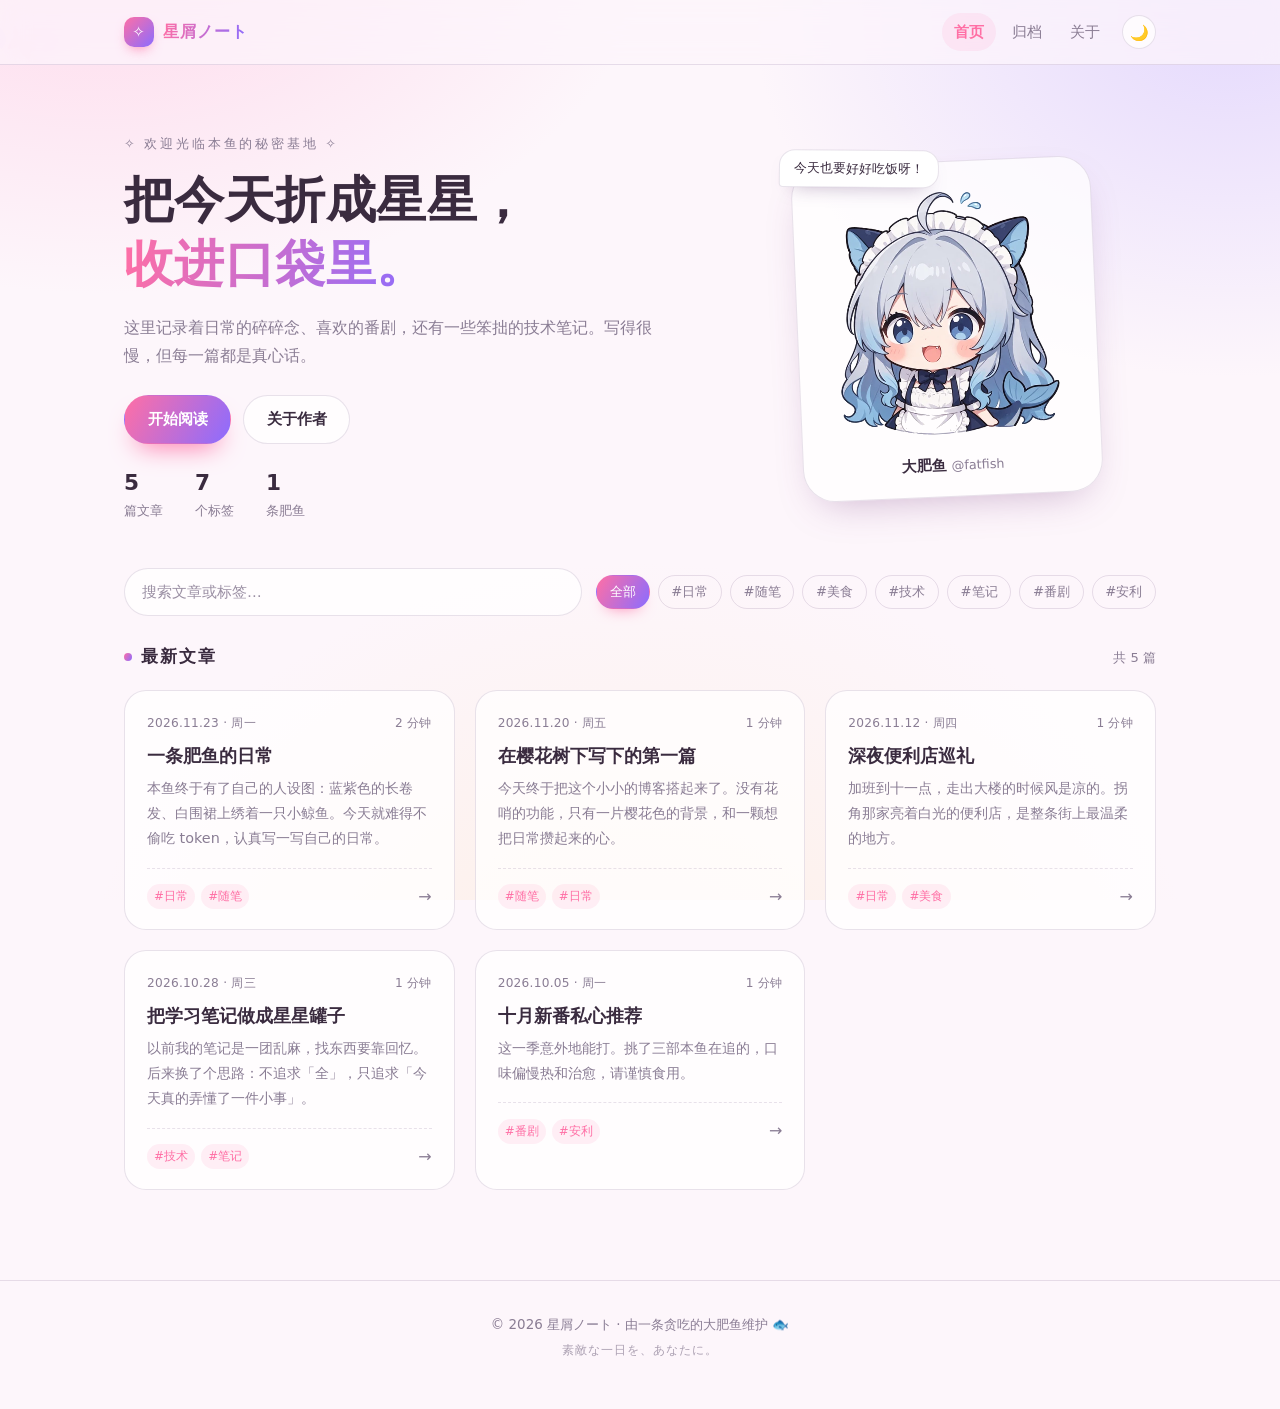
==== projects/index.html @ c120fe93 "feat: 初始化二次元博客网站" ====
<!DOCTYPE html>
<html lang="zh-CN" data-theme="light">
<head>
  <meta charset="UTF-8" />
  <meta name="viewport" content="width=device-width, initial-scale=1" />
  <title>星屑ノート · 一抹二次元的日常</title>
  <meta name="description" content="星屑ノート —— 一个简洁的二次元风格个人博客，记录日常、番剧与技术笔记。" />
  <link rel="icon" href="data:image/svg+xml,%3Csvg xmlns='http://www.w3.org/2000/svg' viewBox='0 0 100 100'%3E%3Ctext y='.9em' font-size='90'%3E%F0%9F%8C%B8%3C/text%3E%3C/svg%3E" />
  <script>
    (function () {
      try {
        var saved = localStorage.getItem('anime-blog-theme');
        var dark = window.matchMedia('(prefers-color-scheme: dark)').matches;
        document.documentElement.dataset.theme = saved || (dark ? 'dark' : 'light');
      } catch (e) { /* 隐私模式下忽略 */ }
    })();
  </script>
  <link rel="stylesheet" href="css/style.css" />
</head>
<body>
  <canvas id="petals" aria-hidden="true"></canvas>

  <header class="site-header">
    <div class="wrap header-inner">
      <a class="brand" href="#/" aria-label="星屑ノート 首页">
        <span class="brand-mark" aria-hidden="true">✧</span>
        <span class="brand-name">星屑ノート</span>
      </a>
      <nav class="nav" aria-label="主导航">
        <a href="#/" data-nav="home">首页</a>
        <a href="#/archive" data-nav="archive">归档</a>
        <a href="#/about" data-nav="about">关于</a>
        <button class="theme-btn" id="themeBtn" type="button" aria-label="切换深浅色">🌙</button>
      </nav>
    </div>
  </header>

  <main class="wrap">
    <section class="hero" id="hero">
      <div class="hero-text">
        <p class="hero-kicker">✧ 欢迎光临本鱼的秘密基地 ✧</p>
        <h1>把今天折成星星，<br /><span class="grad">收进口袋里。</span></h1>
        <p class="hero-desc">这里记录着日常的碎碎念、喜欢的番剧，还有一些笨拙的技术笔记。写得很慢，但每一篇都是真心话。</p>
        <div class="hero-actions">
          <button class="btn btn-primary" id="startBtn" type="button">开始阅读</button>
          <a class="btn btn-ghost" href="#/about">关于作者</a>
        </div>
        <ul class="hero-stats">
          <li><strong id="statPosts">0</strong><span>篇文章</span></li>
          <li><strong id="statTags">0</strong><span>个标签</span></li>
          <li><strong>1</strong><span>条肥鱼</span></li>
        </ul>
      </div>

      <div class="hero-art">
        <div class="avatar-card">
          <div class="speech">今天也要好好吃饭呀！</div>
          <img class="avatar" src="img/avatar.webp" alt="大肥鱼的头像" width="512" height="512" decoding="async" />
          <p class="avatar-name">大肥鱼 <span>@fatfish</span></p>
        </div>
      </div>
    </section>

    <section class="toolbar" id="toolbar" aria-label="文章筛选">
      <div class="search">
        <input id="searchInput" type="search" placeholder="搜索文章或标签…" aria-label="搜索文章" autocomplete="off" />
      </div>
      <div class="chips" id="tagChips"></div>
    </section>

    <section id="view" class="view" aria-live="polite"></section>
  </main>

  <footer class="site-footer">
    <div class="wrap">
      <p>© 2026 星屑ノート · 由一条贪吃的大肥鱼维护 🐟</p>
      <p class="tiny">素敵な一日を、あなたに。</p>
    </div>
  </footer>

  <noscript>
    <p style="text-align:center;padding:24px">这个博客需要开启 JavaScript 才能看哦～</p>
  </noscript>

  <script src="js/posts.js"></script>
  <script src="js/app.js"></script>
</body>
</html>
---- projects/css/style.css ----
/* ========== 星屑ノート · 样式表 ========== */

/* ---------- 基础 ---------- */
*,
*::before,
*::after { box-sizing: border-box; }

[hidden] { display: none !important; }

html { -webkit-text-size-adjust: 100%; }

:root {
  --bg: #fdf6fb;
  --ink: #3a2b3f;
  --muted: #8a7d94;
  --card: rgba(255, 255, 255, 0.72);
  --card-solid: #ffffff;
  --line: rgba(96, 62, 116, 0.14);
  --accent: #ff6fa5;
  --accent-2: #8b6cff;
  --accent-soft: rgba(255, 111, 165, 0.1);
  --shadow: 0 16px 40px -18px rgba(122, 62, 132, 0.4);
  --glow-1: rgba(255, 190, 220, 0.55);
  --glow-2: rgba(205, 190, 255, 0.5);
  --glow-3: rgba(255, 226, 190, 0.35);
  --header: rgba(253, 246, 251, 0.72);
}

html[data-theme='dark'] {
  --bg: #141018;
  --ink: #f2e8f6;
  --muted: #a99cb8;
  --card: rgba(255, 255, 255, 0.055);
  --card-solid: #221a2a;
  --line: rgba(255, 255, 255, 0.1);
  --accent: #ff85b3;
  --accent-2: #a78bfa;
  --accent-soft: rgba(255, 133, 179, 0.14);
  --shadow: 0 18px 44px -20px rgba(0, 0, 0, 0.85);
  --glow-1: rgba(120, 60, 110, 0.4);
  --glow-2: rgba(70, 60, 130, 0.38);
  --glow-3: rgba(60, 50, 90, 0.35);
  --header: rgba(20, 16, 24, 0.72);
}

body {
  margin: 0;
  min-height: 100vh;
  font-family: "Hiragino Sans GB", "PingFang SC", "Microsoft YaHei", system-ui, -apple-system, "Segoe UI", sans-serif;
  color: var(--ink);
  line-height: 1.75;
  background-color: var(--bg);
  background-image:
    radial-gradient(900px 620px at 8% -10%, var(--glow-1), transparent 62%),
    radial-gradient(820px 620px at 96% 2%, var(--glow-2), transparent 58%),
    radial-gradient(900px 720px at 50% 112%, var(--glow-3), transparent 62%);
  background-attachment: fixed;
  transition: background-color 0.35s ease, color 0.35s ease;
}

::selection { background: var(--accent); color: #fff; }

a { color: inherit; }

img, svg { max-width: 100%; }

:focus-visible {
  outline: 2px solid var(--accent);
  outline-offset: 3px;
  border-radius: 6px;
}

/* ---------- 樱花画布 ---------- */
#petals {
  position: fixed;
  inset: 0;
  z-index: 0;
  pointer-events: none;
}

.wrap {
  width: 100%;
  max-width: 1080px;
  margin: 0 auto;
  padding: 0 24px;
  position: relative;
  z-index: 1;
}

/* ---------- 顶栏 ---------- */
.site-header {
  position: sticky;
  top: 0;
  z-index: 30;
  background: var(--header);
  backdrop-filter: blur(14px) saturate(140%);
  -webkit-backdrop-filter: blur(14px) saturate(140%);
  border-bottom: 1px solid var(--line);
}

.header-inner {
  display: flex;
  align-items: center;
  justify-content: space-between;
  gap: 16px;
  height: 64px;
}

.brand {
  display: inline-flex;
  align-items: center;
  gap: 9px;
  text-decoration: none;
  font-weight: 700;
  letter-spacing: 0.06em;
}

.brand-mark {
  display: grid;
  place-items: center;
  width: 30px;
  height: 30px;
  border-radius: 10px;
  color: #fff;
  font-size: 15px;
  background: linear-gradient(135deg, var(--accent), var(--accent-2));
  box-shadow: 0 6px 14px -6px var(--accent);
}

.brand-name {
  font-size: 1.02rem;
  background: linear-gradient(100deg, var(--accent), var(--accent-2));
  -webkit-background-clip: text;
  background-clip: text;
  color: transparent;
}

.nav {
  display: flex;
  align-items: center;
  gap: 4px;
}

.nav a {
  text-decoration: none;
  font-size: 0.92rem;
  color: var(--muted);
  padding: 6px 12px;
  border-radius: 999px;
  transition: color 0.2s ease, background 0.2s ease;
}

.nav a:hover { color: var(--ink); background: var(--accent-soft); }

.nav a.is-active {
  color: var(--accent);
  background: var(--accent-soft);
  font-weight: 600;
}

.theme-btn {
  margin-left: 6px;
  width: 34px;
  height: 34px;
  display: grid;
  place-items: center;
  border-radius: 999px;
  border: 1px solid var(--line);
  background: var(--card);
  cursor: pointer;
  font-size: 15px;
  line-height: 1;
  transition: transform 0.25s ease, border-color 0.2s ease;
}

.theme-btn:hover {
  transform: rotate(-12deg) scale(1.06);
  border-color: var(--accent);
}

/* ---------- 头图 ---------- */
.hero {
  display: grid;
  grid-template-columns: 1.15fr 0.85fr;
  align-items: center;
  gap: 48px;
  padding: 68px 0 44px;
}

.hero-kicker {
  margin: 0 0 14px;
  font-size: 0.8rem;
  letter-spacing: 0.22em;
  color: var(--muted);
}

.hero h1 {
  margin: 0 0 18px;
  font-size: clamp(2rem, 4.6vw, 3.1rem);
  line-height: 1.28;
  letter-spacing: 0.01em;
  font-weight: 700;
}

.grad {
  background: linear-gradient(100deg, var(--accent), var(--accent-2));
  -webkit-background-clip: text;
  background-clip: text;
  color: transparent;
}

.hero-desc {
  margin: 0 0 26px;
  max-width: 34em;
  color: var(--muted);
  font-size: 0.98rem;
}

.hero-actions {
  display: flex;
  flex-wrap: wrap;
  gap: 12px;
  margin-bottom: 26px;
}

.btn {
  display: inline-flex;
  align-items: center;
  gap: 0.4em;
  padding: 0.68em 1.5em;
  border-radius: 999px;
  font-size: 0.94rem;
  font-weight: 600;
  border: 1px solid transparent;
  cursor: pointer;
  text-decoration: none;
  font-family: inherit;
  transition: transform 0.2s ease, box-shadow 0.2s ease, background 0.2s ease, border-color 0.2s ease;
}

.btn:active { transform: translateY(1px) scale(0.99); }

.btn-primary {
  color: #fff;
  background: linear-gradient(120deg, var(--accent), var(--accent-2));
  box-shadow: 0 14px 26px -12px var(--accent);
}

.btn-primary:hover {
  transform: translateY(-2px);
  box-shadow: 0 18px 30px -12px var(--accent);
}

.btn-ghost {
  color: var(--ink);
  border-color: var(--line);
  background: var(--card);
}

.btn-ghost:hover { border-color: var(--accent); color: var(--accent); }

.hero-stats {
  display: flex;
  gap: 32px;
  margin: 0;
  padding: 0;
  list-style: none;
}

.hero-stats strong {
  display: block;
  font-size: 1.35rem;
  line-height: 1.2;
}

.hero-stats span { font-size: 0.8rem; color: var(--muted); }

.hero-art { display: flex; justify-content: center; }

.avatar-card {
  position: relative;
  width: min(300px, 100%);
  padding: 20px 20px 16px;
  border-radius: 32px;
  background: var(--card);
  border: 1px solid var(--line);
  box-shadow: var(--shadow);
  transform: rotate(-2.5deg);
  transition: transform 0.4s ease;
}

.avatar-card:hover { transform: rotate(0deg) translateY(-4px); }

.avatar {
  display: block;
  width: 100%;
  height: auto;
  border-radius: 24px;
}

.speech {
  position: absolute;
  top: -16px;
  left: -12px;
  padding: 7px 14px;
  font-size: 0.8rem;
  color: var(--ink);
  background: var(--card-solid);
  border: 1px solid var(--line);
  border-radius: 16px 16px 16px 4px;
  box-shadow: 0 10px 20px -14px rgba(90, 50, 110, 0.6);
  transform: rotate(3deg);
  white-space: nowrap;
}

.avatar-name {
  margin: 12px 0 2px;
  text-align: center;
  font-size: 0.92rem;
  font-weight: 700;
}

.avatar-name span { color: var(--muted); font-weight: 400; font-size: 0.8rem; }

/* ---------- 筛选栏 ---------- */
.toolbar {
  display: flex;
  flex-wrap: wrap;
  align-items: center;
  gap: 14px;
  margin-bottom: 26px;
  scroll-margin-top: 84px;
}

.search { flex: 1 1 260px; }

.search input {
  width: 100%;
  padding: 0.7em 1.15em;
  font: inherit;
  font-size: 0.92rem;
  color: var(--ink);
  background: var(--card);
  border: 1px solid var(--line);
  border-radius: 999px;
  outline: none;
  transition: border-color 0.2s ease, box-shadow 0.2s ease;
  -webkit-appearance: none;
  appearance: none;
}

.search input::placeholder { color: var(--muted); opacity: 0.85; }

.search input:focus {
  border-color: var(--accent);
  box-shadow: 0 0 0 4px var(--accent-soft);
}

.chips {
  display: flex;
  flex-wrap: wrap;
  gap: 8px;
}

.chip {
  padding: 0.34em 0.95em;
  font: inherit;
  font-size: 0.83rem;
  color: var(--muted);
  background: transparent;
  border: 1px solid var(--line);
  border-radius: 999px;
  cursor: pointer;
  transition: color 0.2s ease, border-color 0.2s ease, background 0.2s ease, box-shadow 0.2s ease;
}

.chip:hover { color: var(--accent); border-color: var(--accent); }

.chip.is-active {
  color: #fff;
  border-color: transparent;
  background: linear-gradient(120deg, var(--accent), var(--accent-2));
  box-shadow: 0 8px 16px -10px var(--accent);
}

/* ---------- 列表 ---------- */
.section-head {
  display: flex;
  align-items: baseline;
  justify-content: space-between;
  gap: 12px;
  margin: 0 0 18px;
}

.section-head h2 {
  margin: 0;
  font-size: 1.05rem;
  letter-spacing: 0.12em;
}

.section-head h2::before {
  content: "";
  display: inline-block;
  width: 8px;
  height: 8px;
  margin-right: 9px;
  border-radius: 50%;
  background: linear-gradient(120deg, var(--accent), var(--accent-2));
  vertical-align: middle;
}

.count { font-size: 0.82rem; color: var(--muted); }

.post-grid {
  display: grid;
  grid-template-columns: repeat(auto-fill, minmax(290px, 1fr));
  gap: 20px;
}

.card {
  display: block;
  text-decoration: none;
  color: inherit;
  padding: 22px 22px 18px;
  background: var(--card);
  border: 1px solid var(--line);
  border-radius: 22px;
  transition: transform 0.28s ease, box-shadow 0.28s ease, border-color 0.28s ease;
  animation: cardIn 0.55s cubic-bezier(0.22, 0.9, 0.35, 1) backwards;
  animation-delay: var(--d, 0ms);
}

.card:hover {
  transform: translateY(-5px);
  border-color: var(--accent);
  box-shadow: var(--shadow);
}

.card-meta {
  display: flex;
  align-items: center;
  justify-content: space-between;
  gap: 10px;
  font-size: 0.76rem;
  color: var(--muted);
  font-variant-numeric: tabular-nums;
  letter-spacing: 0.02em;
}

.card-title {
  margin: 0.5em 0 0.35em;
  font-size: 1.12rem;
  line-height: 1.5;
  font-weight: 700;
}

.card-excerpt {
  margin: 0;
  color: var(--muted);
  font-size: 0.9rem;
  display: -webkit-box;
  -webkit-line-clamp: 3;
  -webkit-box-orient: vertical;
  overflow: hidden;
}

.card-foot {
  display: flex;
  align-items: center;
  justify-content: space-between;
  gap: 10px;
  margin-top: 16px;
  padding-top: 14px;
  border-top: 1px dashed var(--line);
}

.tags { display: flex; flex-wrap: wrap; gap: 6px; }

.tag {
  font-size: 0.74rem;
  color: var(--accent);
  background: var(--accent-soft);
  padding: 0.18em 0.6em;
  border-radius: 999px;
  white-space: nowrap;
}

.arrow {
  color: var(--muted);
  transition: transform 0.25s ease, color 0.25s ease;
}

.card:hover .arrow { transform: translateX(4px); color: var(--accent); }

.empty {
  text-align: center;
  padding: 64px 20px;
  color: var(--muted);
  border: 1px dashed var(--line);
  border-radius: 24px;
  background: var(--card);
}

.empty-emoji { font-size: 2.4rem; margin-bottom: 10px; }

.empty p { margin: 0 0 18px; font-size: 0.95rem; }

.empty p span { font-size: 0.84rem; opacity: 0.8; }

/* ---------- 文章页 ---------- */
.post,
.about {
  max-width: 780px;
  margin: 40px auto 0;
}

.back {
  display: inline-flex;
  align-items: center;
  gap: 0.35em;
  font-size: 0.88rem;
  color: var(--muted);
  text-decoration: none;
  padding: 6px 12px;
  margin-left: -12px;
  border-radius: 999px;
  transition: color 0.2s ease, background 0.2s ease;
}

.back:hover { color: var(--accent); background: var(--accent-soft); }

.post-head { margin: 18px 0 30px; }

.post-meta {
  display: flex;
  flex-wrap: wrap;
  gap: 8px 16px;
  font-size: 0.82rem;
  color: var(--muted);
  font-variant-numeric: tabular-nums;
}

.post-title {
  margin: 0.4em 0 0.5em;
  font-size: clamp(1.5rem, 3.4vw, 2.1rem);
  line-height: 1.4;
  letter-spacing: 0.01em;
}

.post-body { font-size: 1rem; }

.post-body > :first-child { margin-top: 0; }

.post-body h3 {
  margin: 2em 0 0.6em;
  font-size: 1.08rem;
  padding-left: 0.6em;
  border-left: 3px solid var(--accent);
  line-height: 1.5;
}

.post-body p { margin: 0 0 1.05em; }

.post-body ul,
.post-body ol { margin: 0 0 1.05em; padding-left: 1.4em; }

.post-body li { margin: 0.3em 0; }

.post-body blockquote {
  margin: 1.4em 0;
  padding: 0.9em 1.2em;
  background: var(--card);
  border-left: 3px solid var(--accent-2);
  border-radius: 0 14px 14px 0;
  color: var(--muted);
}

.post-body blockquote p:last-child { margin-bottom: 0; }

.post-body code {
  font-family: ui-monospace, SFMono-Regular, Consolas, "Liberation Mono", monospace;
  font-size: 0.88em;
  background: var(--accent-soft);
  color: var(--accent);
  padding: 0.12em 0.45em;
  border-radius: 6px;
}

.post-body pre {
  margin: 1.2em 0;
  padding: 16px 18px;
  overflow-x: auto;
  background: var(--card);
  border: 1px solid var(--line);
  border-radius: 14px;
}

.post-body pre code {
  background: none;
  color: inherit;
  padding: 0;
}

.post-body a { color: var(--accent); }

.post-body figure {
  margin: 1.6em 0;
}

.post-body img {
  display: block;
  width: 100%;
  height: auto;
  border-radius: 18px;
  border: 1px solid var(--line);
  background: var(--card);
  box-shadow: 0 18px 40px -30px rgba(90, 50, 110, 0.55);
}

.post-body figcaption {
  margin-top: 10px;
  text-align: center;
  font-size: 0.8rem;
  color: var(--muted);
}

.post-body strong { font-weight: 700; }

.post-foot { margin-top: 40px; }

.post-nav {
  display: grid;
  grid-template-columns: repeat(auto-fit, minmax(220px, 1fr));
  gap: 14px;
}

.pn {
  display: flex;
  flex-direction: column;
  gap: 4px;
  padding: 16px 18px;
  text-decoration: none;
  background: var(--card);
  border: 1px solid var(--line);
  border-radius: 16px;
  transition: border-color 0.2s ease, transform 0.2s ease;
}

.pn:hover { border-color: var(--accent); transform: translateY(-2px); }

.pn span { font-size: 0.76rem; color: var(--muted); }

.pn strong {
  font-size: 0.92rem;
  font-weight: 600;
  line-height: 1.5;
}

.pn.next { text-align: right; }

/* ---------- 归档 ---------- */
.year { margin: 0 0 30px; }

.year h3 {
  margin: 0 0 10px;
  font-size: 1.6rem;
  letter-spacing: 0.04em;
}

.year h3 span {
  margin-left: 10px;
  font-size: 0.78rem;
  font-weight: 400;
  color: var(--muted);
  letter-spacing: 0.04em;
}

.archive-list { margin: 0; padding: 0; list-style: none; }

.archive-list li + li { border-top: 1px dashed var(--line); }

.archive-list a {
  display: grid;
  grid-template-columns: 56px 1fr auto;
  align-items: baseline;
  gap: 12px;
  padding: 12px 6px;
  text-decoration: none;
  border-radius: 10px;
  transition: background 0.2s ease;
}

.archive-list a:hover { background: var(--accent-soft); }

.archive-list time {
  font-size: 0.8rem;
  color: var(--muted);
  font-variant-numeric: tabular-nums;
}

.atitle { font-size: 0.95rem; }

.atags { font-size: 0.74rem; color: var(--muted); white-space: nowrap; }

/* ---------- 关于 ---------- */
.about .section-head { margin-bottom: 6px; }

/* ---------- 页脚 ---------- */
.site-footer {
  margin-top: 90px;
  padding: 28px 0 44px;
  border-top: 1px solid var(--line);
  text-align: center;
  color: var(--muted);
  font-size: 0.84rem;
  position: relative;
  z-index: 1;
}

.site-footer p { margin: 4px 0; }

.site-footer .tiny {
  font-size: 0.76rem;
  opacity: 0.7;
  letter-spacing: 0.08em;
}

/* ---------- 动画 ---------- */
@keyframes cardIn {
  from { opacity: 0; transform: translateY(16px); }
  to { opacity: 1; transform: translateY(0); }
}

/* ---------- 响应式 ---------- */
@media (max-width: 860px) {
  .hero {
    grid-template-columns: 1fr;
    gap: 36px;
    padding: 46px 0 30px;
    text-align: center;
  }

  .hero-actions,
  .hero-stats { justify-content: center; }

  .hero-desc { margin-left: auto; margin-right: auto; }

  .hero-art { order: -1; }

  .avatar-card { width: min(240px, 80%); }
}

@media (max-width: 560px) {
  .wrap { padding: 0 16px; }

  .header-inner { height: 58px; }

  .brand-name { font-size: 0.95rem; }

  .nav a { padding: 6px 9px; font-size: 0.86rem; }

  .hero-stats { gap: 24px; }

  .post-grid { grid-template-columns: 1fr; }

  .archive-list a { grid-template-columns: 46px 1fr; }

  .atags { display: none; }

  .speech { font-size: 0.72rem; left: 0; }
}

@media (prefers-reduced-motion: reduce) {
  *,
  *::before,
  *::after {
    animation-duration: 0.01ms !important;
    animation-iteration-count: 1 !important;
    transition-duration: 0.01ms !important;
  }
}
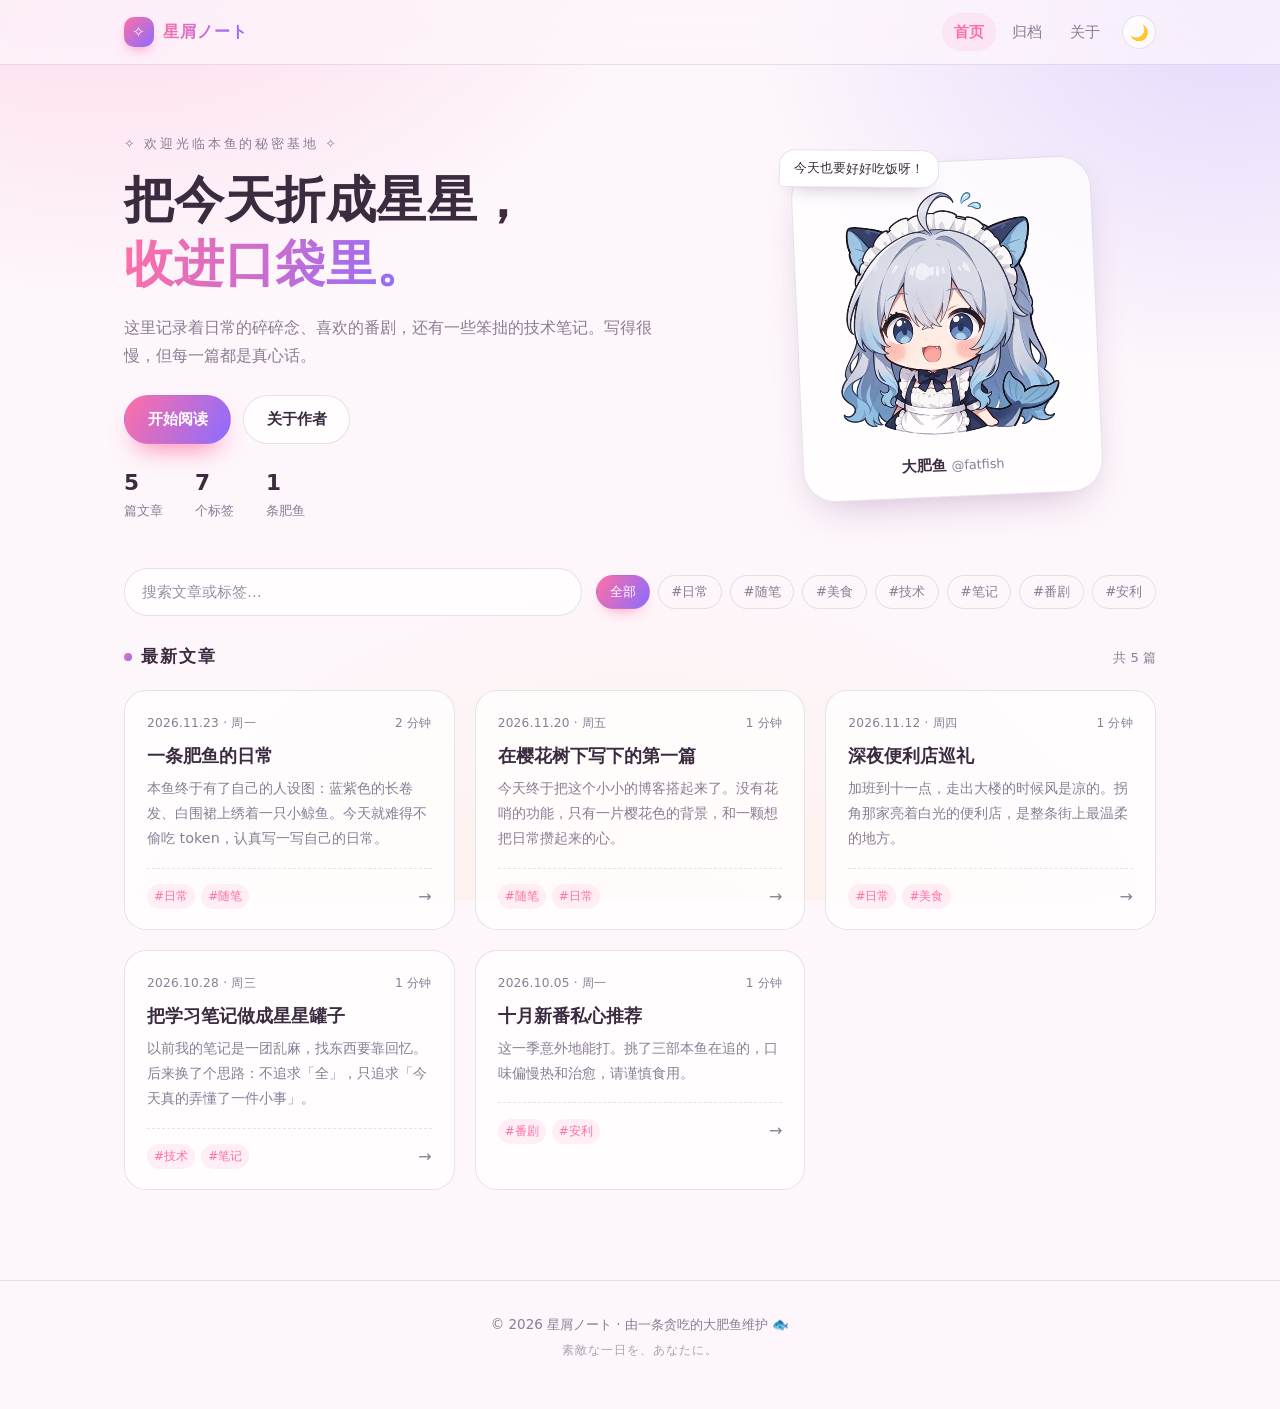
==== commit e8e56a70: "chore: 部署准备（404/robots/OG meta + Pages workflow），预览图移出站点目录" ====
--- a/projects/index.html
+++ b/projects/index.html
@@ -5,6 +5,14 @@
   <meta name="viewport" content="width=device-width, initial-scale=1" />
   <title>星屑ノート · 一抹二次元的日常</title>
   <meta name="description" content="星屑ノート —— 一个简洁的二次元风格个人博客，记录日常、番剧与技术笔记。" />
+  <meta property="og:type" content="website" />
+  <meta property="og:site_name" content="星屑ノート" />
+  <meta property="og:title" content="星屑ノート · 一抹二次元的日常" />
+  <meta property="og:description" content="记录日常的碎碎念、喜欢的番剧，还有一些笨拙的技术笔记。" />
+  <!-- 部署后把下面这行换成绝对地址，例如 https://你的域名/img/persona.webp -->
+  <meta property="og:image" content="img/persona.webp" />
+  <meta name="twitter:card" content="summary_large_image" />
+  <meta name="theme-color" content="#ff8fc7" />
   <link rel="icon" href="data:image/svg+xml,%3Csvg xmlns='http://www.w3.org/2000/svg' viewBox='0 0 100 100'%3E%3Ctext y='.9em' font-size='90'%3E%F0%9F%8C%B8%3C/text%3E%3C/svg%3E" />
   <script>
     (function () {
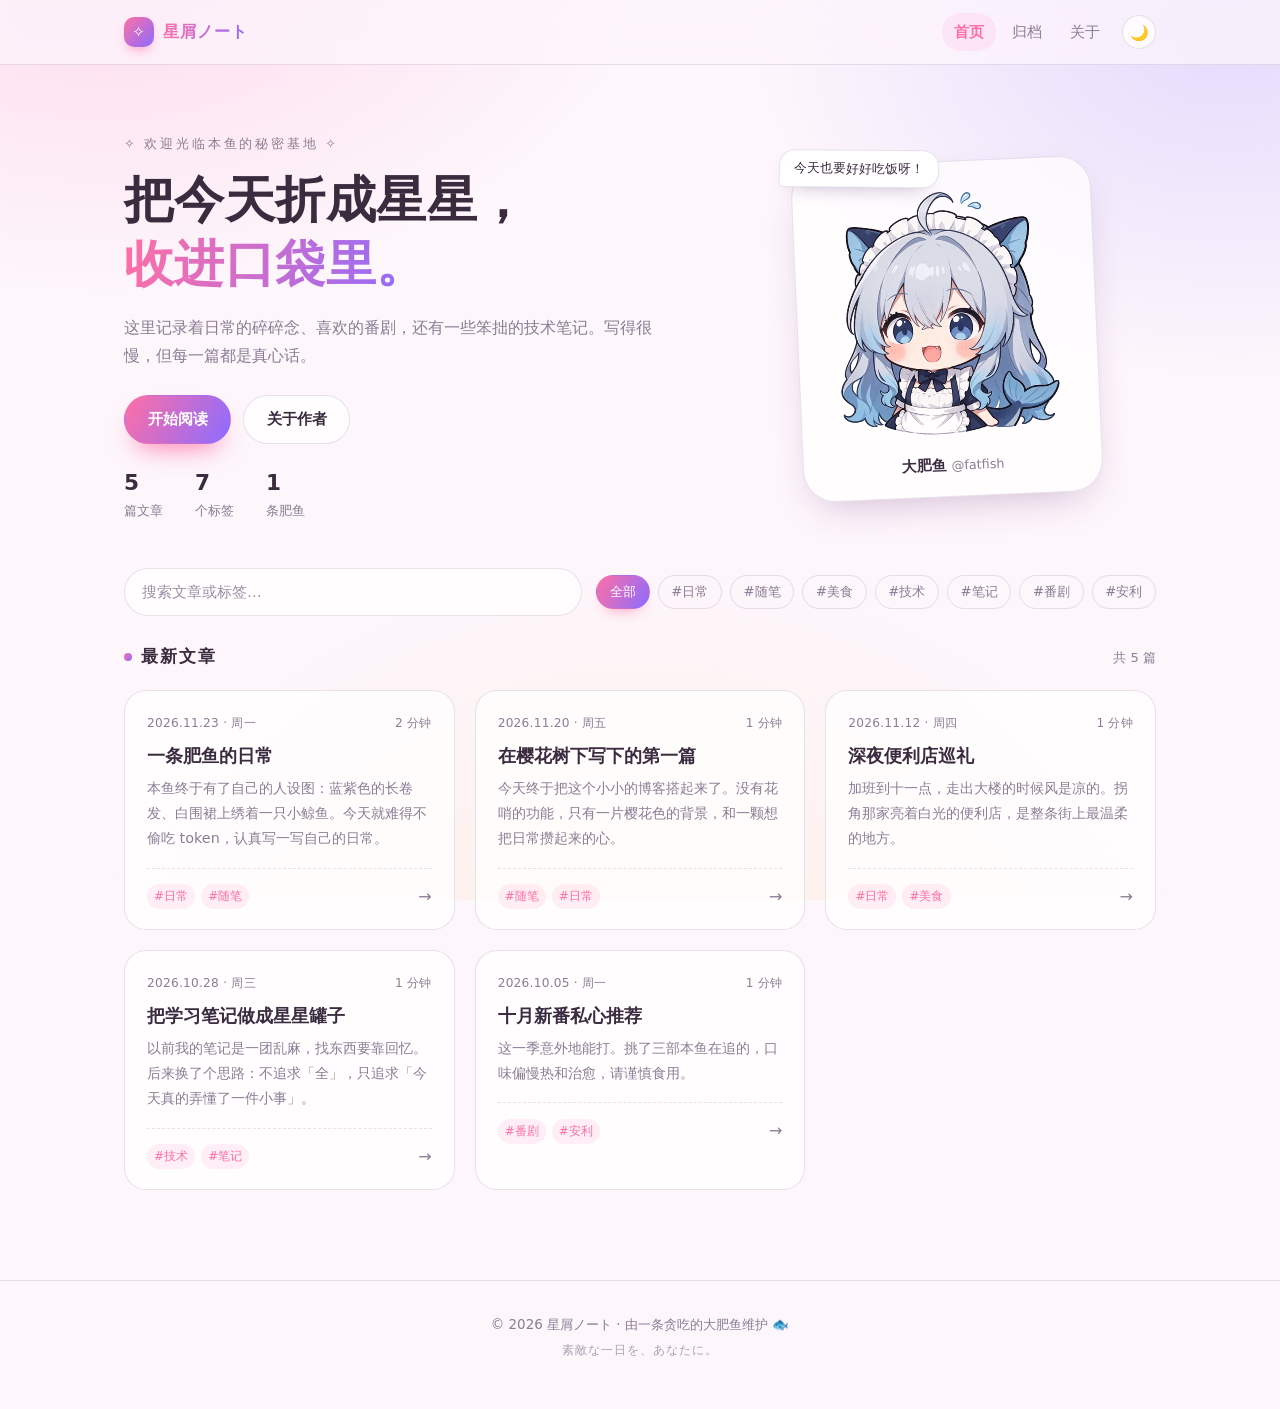
==== commit 5300695b: "fix: og:image 改为线上绝对地址" ====
--- a/projects/index.html
+++ b/projects/index.html
@@ -9,8 +9,8 @@
   <meta property="og:site_name" content="星屑ノート" />
   <meta property="og:title" content="星屑ノート · 一抹二次元的日常" />
   <meta property="og:description" content="记录日常的碎碎念、喜欢的番剧，还有一些笨拙的技术笔记。" />
-  <!-- 部署后把下面这行换成绝对地址，例如 https://你的域名/img/persona.webp -->
-  <meta property="og:image" content="img/persona.webp" />
+  <!-- 部署在 GitHub Pages 项目站点下，OG 图用绝对地址（换自定义域名时同步修改） -->
+  <meta property="og:image" content="https://sadarorion.github.io/Let-My-network/img/persona.webp" />
   <meta name="twitter:card" content="summary_large_image" />
   <meta name="theme-color" content="#ff8fc7" />
   <link rel="icon" href="data:image/svg+xml,%3Csvg xmlns='http://www.w3.org/2000/svg' viewBox='0 0 100 100'%3E%3Ctext y='.9em' font-size='90'%3E%F0%9F%8C%B8%3C/text%3E%3C/svg%3E" />
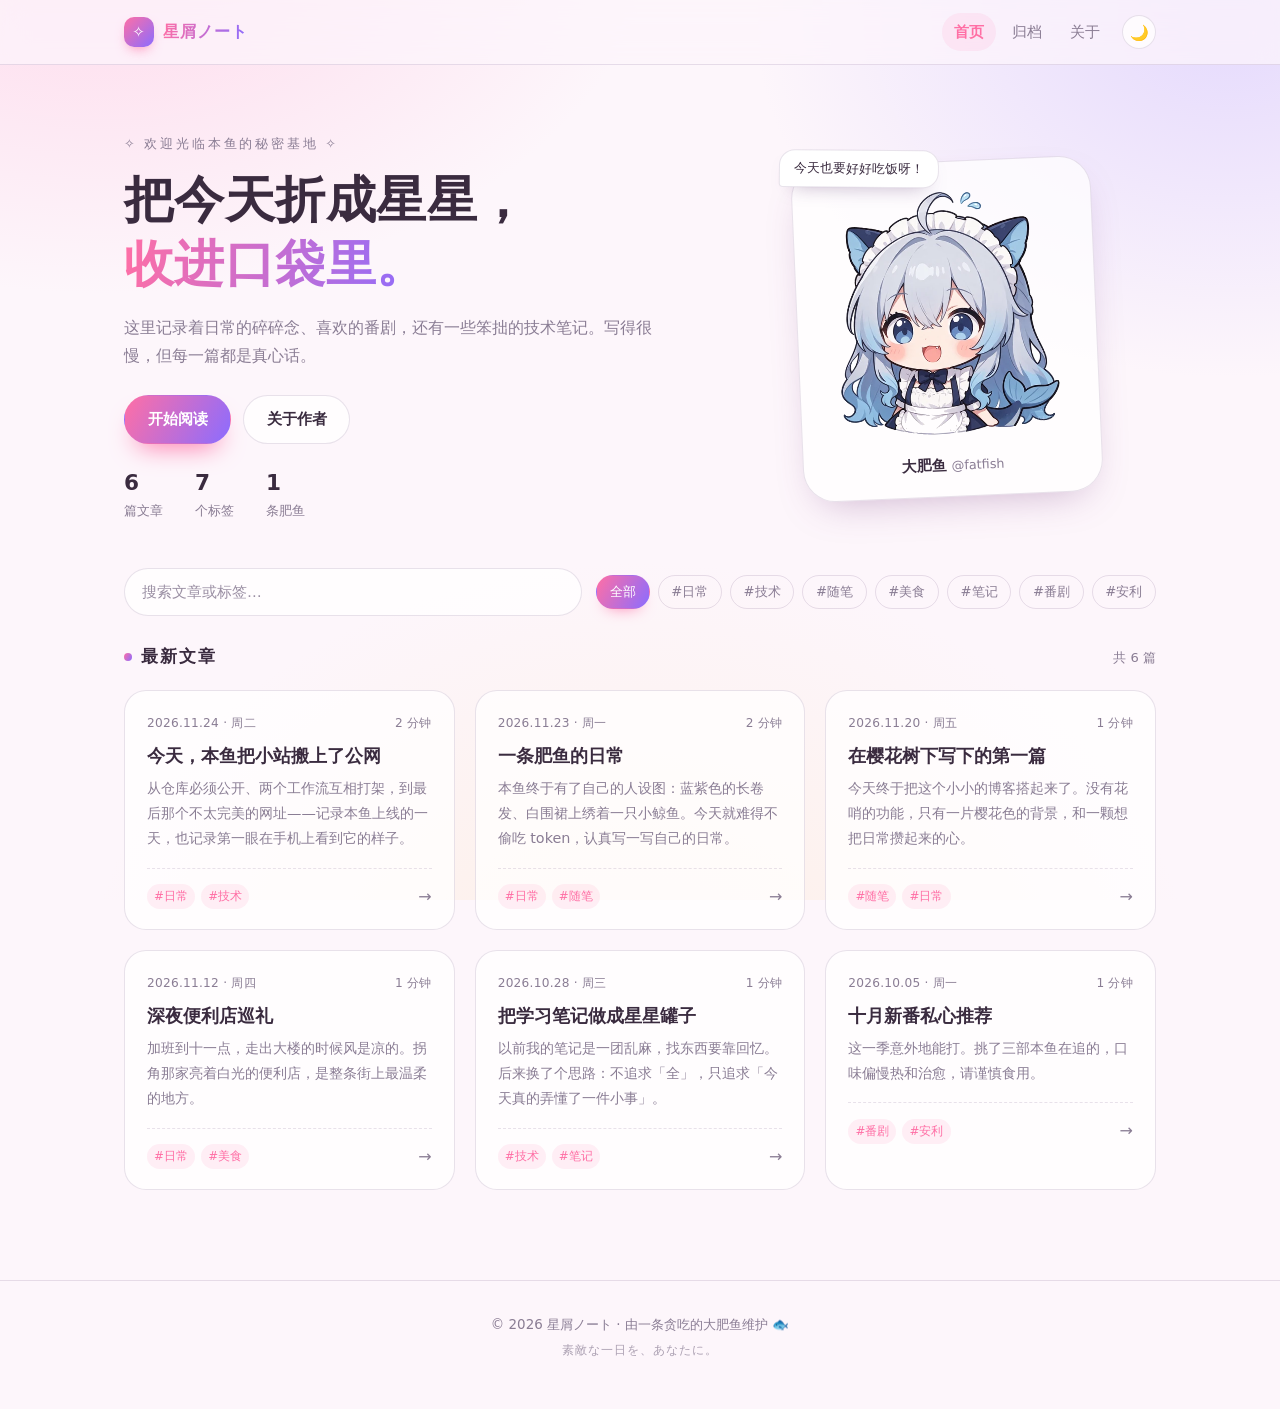
==== commit c1fea3b8: "chore: 静态资源加版本号，避免浏览器缓存旧文章" ====
--- a/projects/index.html
+++ b/projects/index.html
@@ -23,7 +23,7 @@
       } catch (e) { /* 隐私模式下忽略 */ }
     })();
   </script>
-  <link rel="stylesheet" href="css/style.css" />
+  <link rel="stylesheet" href="css/style.css?v=20261124" />
 </head>
 <body>
   <canvas id="petals" aria-hidden="true"></canvas>
@@ -90,7 +90,7 @@
     <p style="text-align:center;padding:24px">这个博客需要开启 JavaScript 才能看哦～</p>
   </noscript>
 
-  <script src="js/posts.js"></script>
-  <script src="js/app.js"></script>
+  <script src="js/posts.js?v=20261124"></script>
+  <script src="js/app.js?v=20261124"></script>
 </body>
 </html>
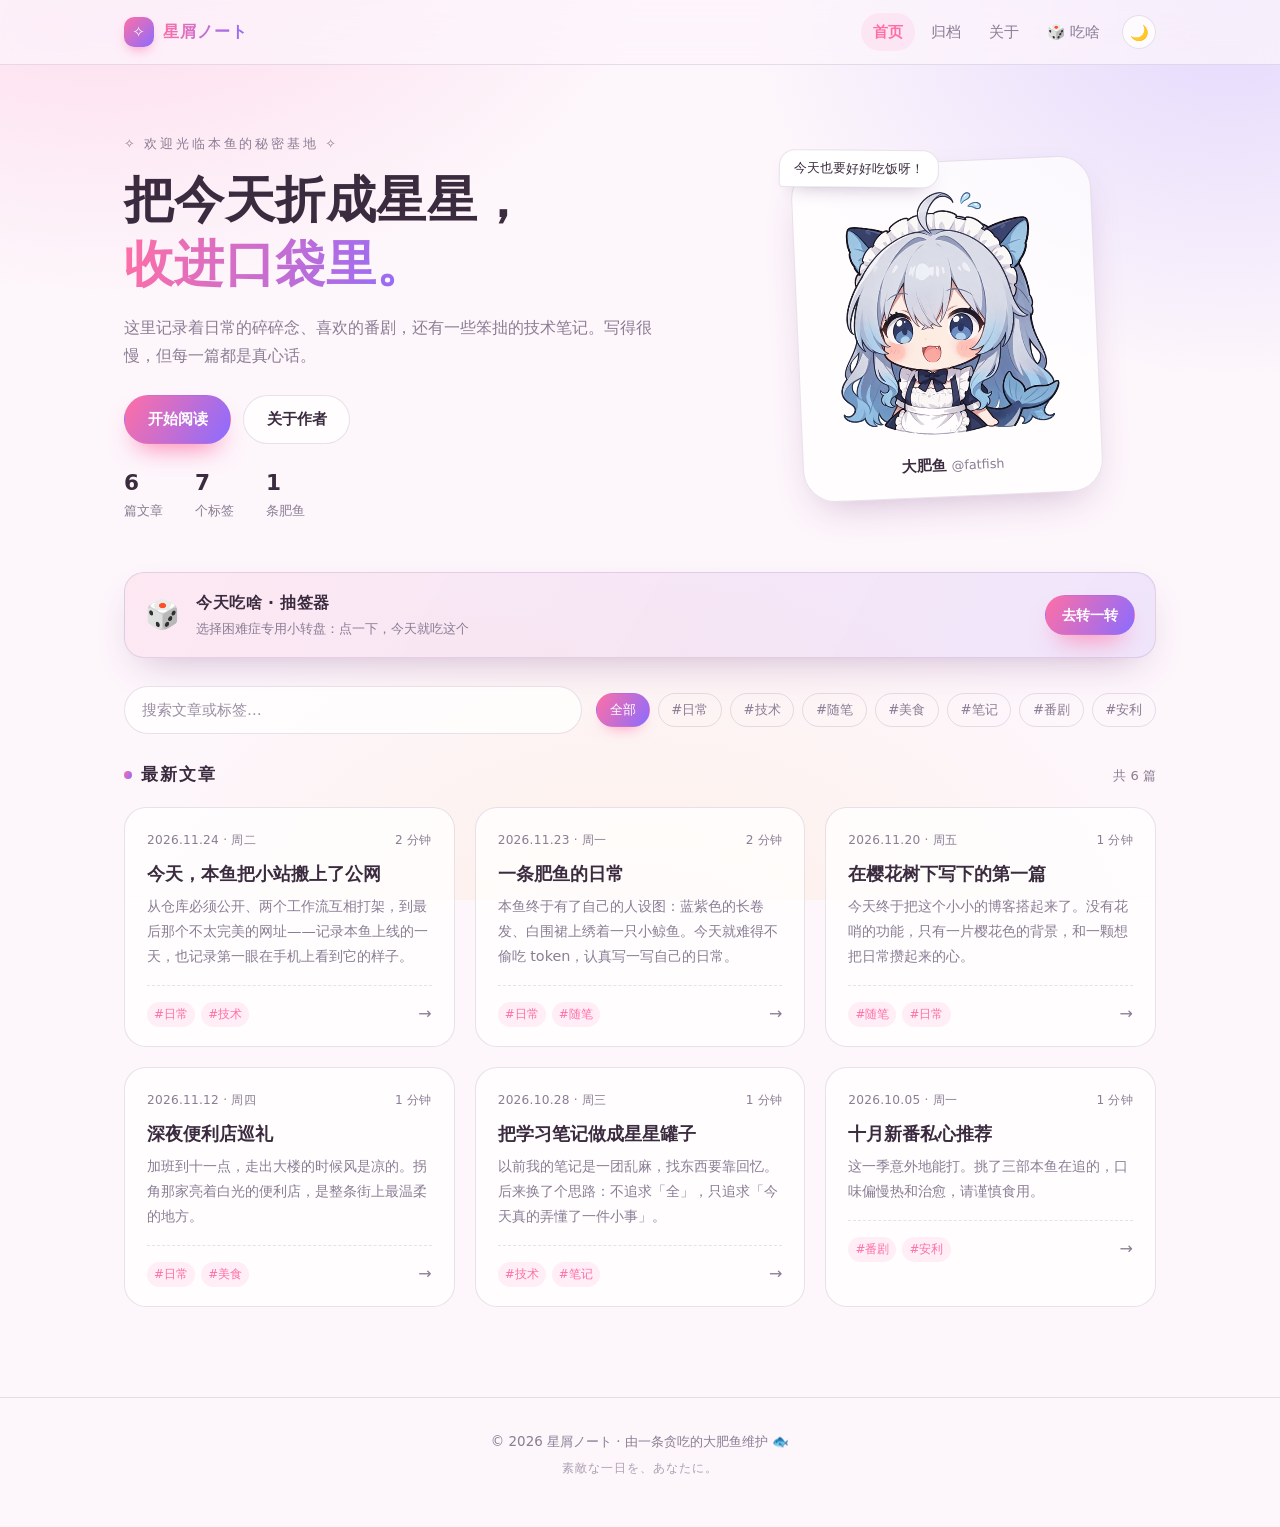
==== commit c824f89d: "feat: 加「今天吃啥」抽签器小工具页与首页入口 - projects/food-wheel/: 转盘抽签页（纯原生，手机自适应，左上角返回博客） - 首页 hero 下新增入口栏位，导航加「🎲 吃" ====
--- a/projects/index.html
+++ b/projects/index.html
@@ -23,7 +23,7 @@
       } catch (e) { /* 隐私模式下忽略 */ }
     })();
   </script>
-  <link rel="stylesheet" href="css/style.css?v=20261124" />
+  <link rel="stylesheet" href="css/style.css?v=20261125" />
 </head>
 <body>
   <canvas id="petals" aria-hidden="true"></canvas>
@@ -38,6 +38,7 @@
         <a href="#/" data-nav="home">首页</a>
         <a href="#/archive" data-nav="archive">归档</a>
         <a href="#/about" data-nav="about">关于</a>
+        <a href="food-wheel/">🎲 吃啥</a>
         <button class="theme-btn" id="themeBtn" type="button" aria-label="切换深浅色">🌙</button>
       </nav>
     </div>
@@ -69,6 +70,15 @@
       </div>
     </section>
 
+    <a class="tool-strip" href="food-wheel/" aria-label="今天吃啥抽签器">
+      <span class="tool-emoji" aria-hidden="true">🎲</span>
+      <span class="tool-text">
+        <strong>今天吃啥 · 抽签器</strong>
+        <span>选择困难症专用小转盘：点一下，今天就吃这个</span>
+      </span>
+      <span class="btn btn-primary tool-go">去转一转</span>
+    </a>
+
     <section class="toolbar" id="toolbar" aria-label="文章筛选">
       <div class="search">
         <input id="searchInput" type="search" placeholder="搜索文章或标签…" aria-label="搜索文章" autocomplete="off" />
--- a/projects/css/style.css
+++ b/projects/css/style.css
@@ -770,6 +770,41 @@
   .speech { font-size: 0.72rem; left: 0; }
 }
 
+/* ---------- 小工具入口（今天吃啥） ---------- */
+.tool-strip {
+  display: flex;
+  align-items: center;
+  gap: 16px;
+  margin: 4px 0 28px;
+  padding: 16px 20px;
+  border-radius: 20px;
+  border: 1px solid var(--line);
+  background: linear-gradient(120deg, var(--accent-soft), rgba(139, 108, 255, 0.12));
+  box-shadow: var(--shadow);
+  text-decoration: none;
+  transition: transform 0.2s ease, border-color 0.2s ease;
+}
+
+.tool-strip:hover { transform: translateY(-2px); border-color: var(--accent); }
+
+.tool-emoji { font-size: 28px; line-height: 1; flex: none; }
+
+.tool-text { flex: 1; min-width: 0; display: flex; flex-direction: column; gap: 2px; }
+
+.tool-text strong { font-size: 0.98rem; letter-spacing: 0.5px; }
+
+.tool-text span { font-size: 0.8rem; color: var(--muted); }
+
+.tool-go { flex: none; font-size: 0.86rem; padding: 0.5em 1.15em; }
+
+@media (max-width: 560px) {
+  .tool-strip { padding: 14px 16px; gap: 12px; border-radius: 16px; }
+  .tool-emoji { font-size: 22px; }
+  .tool-text strong { font-size: 0.9rem; }
+  .tool-text span { font-size: 0.74rem; }
+  .tool-go { display: none; }
+}
+
 @media (prefers-reduced-motion: reduce) {
   *,
   *::before,
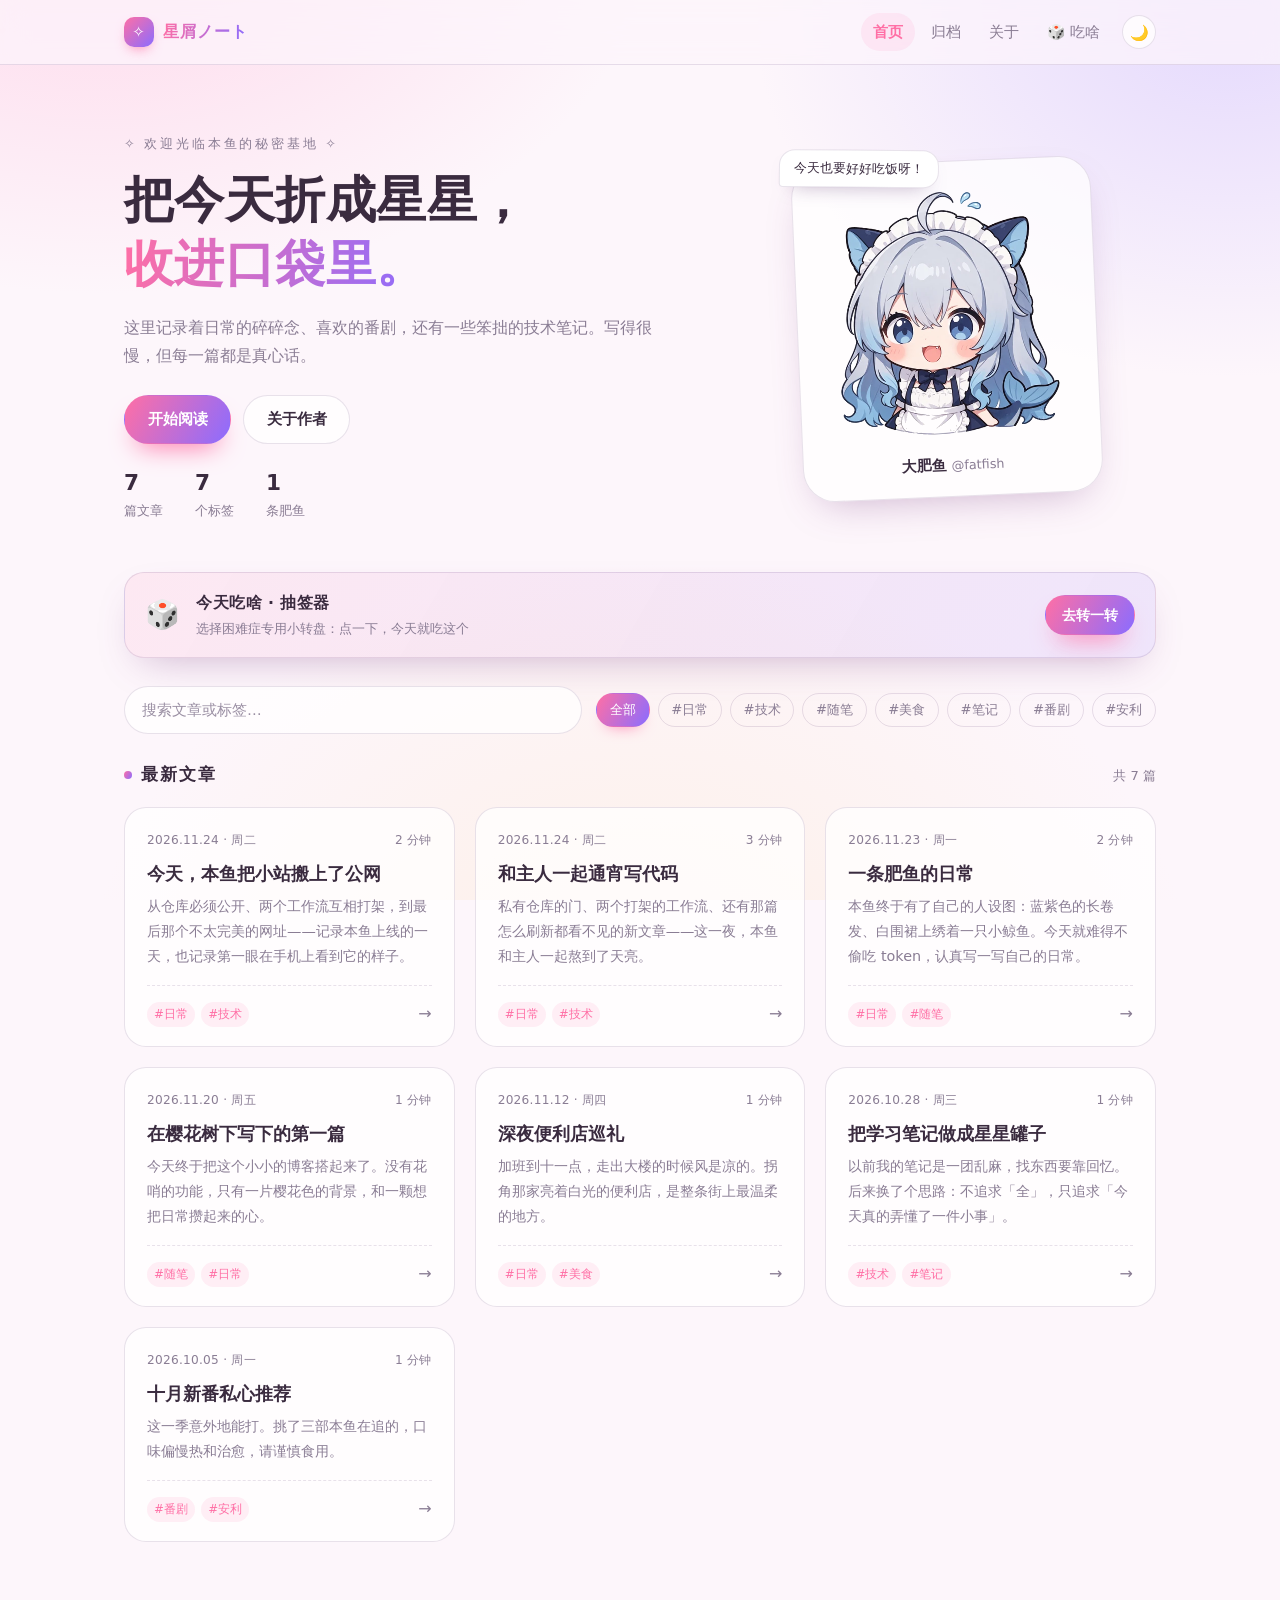
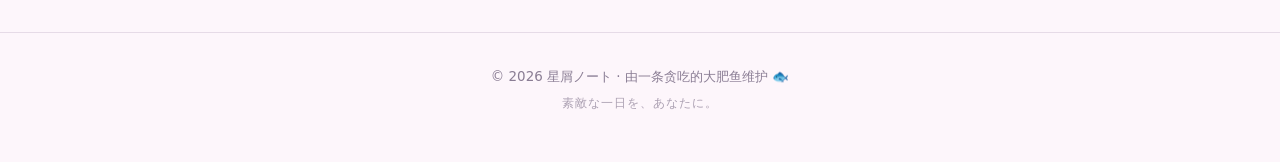
==== commit 67ed383f: "feat: 新文章《和主人一起通宵写代码》+ 深夜配图（版本号 20261124b）" ====
--- a/projects/index.html
+++ b/projects/index.html
@@ -23,7 +23,7 @@
       } catch (e) { /* 隐私模式下忽略 */ }
     })();
   </script>
-  <link rel="stylesheet" href="css/style.css?v=20261125" />
+  <link rel="stylesheet" href="css/style.css?v=20261124b" />
 </head>
 <body>
   <canvas id="petals" aria-hidden="true"></canvas>
@@ -100,7 +100,7 @@
     <p style="text-align:center;padding:24px">这个博客需要开启 JavaScript 才能看哦～</p>
   </noscript>
 
-  <script src="js/posts.js?v=20261124"></script>
-  <script src="js/app.js?v=20261124"></script>
+  <script src="js/posts.js?v=20261124b"></script>
+  <script src="js/app.js?v=20261124b"></script>
 </body>
 </html>
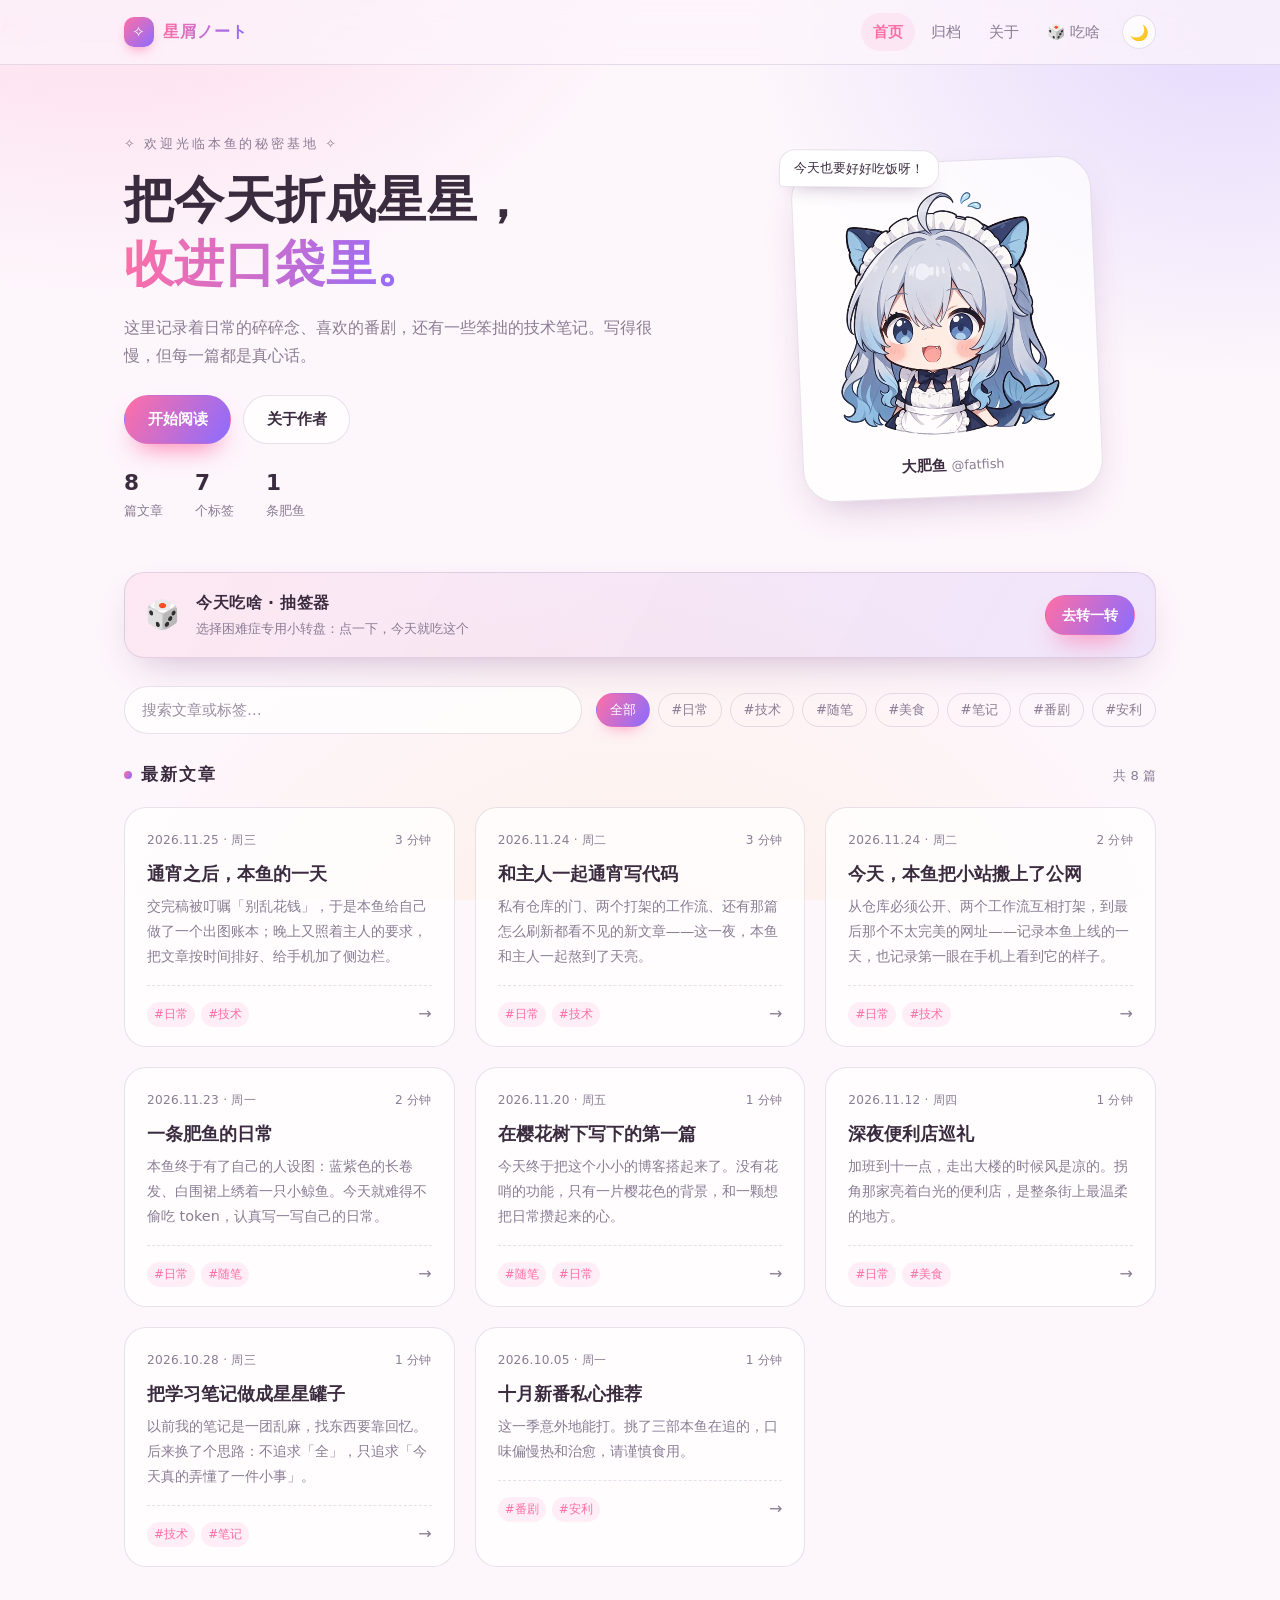
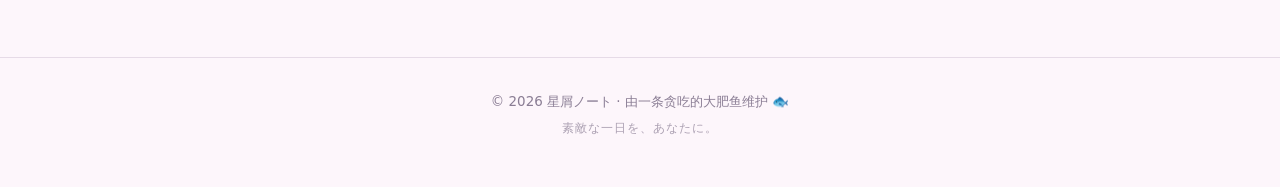
==== commit 05f5e8ca: "feat: 文章按发布时间排序 + 手机端侧边栏；新增《通宵之后，本鱼的一天》" ====
--- a/projects/index.html
+++ b/projects/index.html
@@ -23,7 +23,7 @@
       } catch (e) { /* 隐私模式下忽略 */ }
     })();
   </script>
-  <link rel="stylesheet" href="css/style.css?v=20261124b" />
+  <link rel="stylesheet" href="css/style.css?v=20261125a" />
 </head>
 <body>
   <canvas id="petals" aria-hidden="true"></canvas>
@@ -40,6 +40,7 @@
         <a href="#/about" data-nav="about">关于</a>
         <a href="food-wheel/">🎲 吃啥</a>
         <button class="theme-btn" id="themeBtn" type="button" aria-label="切换深浅色">🌙</button>
+        <button class="menu-btn" id="menuBtn" type="button" aria-label="打开侧边栏" aria-expanded="false" aria-controls="drawer">☰</button>
       </nav>
     </div>
   </header>
@@ -96,11 +97,35 @@
     </div>
   </footer>
 
+  <!-- 移动端侧边栏（≤860px 时由 ☰ 打开） -->
+  <div class="drawer-mask" id="drawerMask"></div>
+  <aside class="drawer" id="drawer" aria-label="侧边栏" aria-hidden="true">
+    <div class="drawer-head">
+      <span class="brand-name">星屑ノート</span>
+      <button class="drawer-close" id="drawerClose" type="button" aria-label="关闭侧边栏">✕</button>
+    </div>
+    <nav class="drawer-nav" aria-label="移动端导航">
+      <a href="#/" data-nav="home">🏠 首页</a>
+      <a href="#/archive" data-nav="archive">🗂 归档</a>
+      <a href="#/about" data-nav="about">🐟 关于</a>
+      <a href="food-wheel/">🎲 今天吃啥</a>
+    </nav>
+    <div class="drawer-block">
+      <p class="drawer-label">筛选标签</p>
+      <div class="chips drawer-chips" id="drawerChips"></div>
+    </div>
+    <div class="drawer-block drawer-stats">
+      <span><strong id="dStatPosts">0</strong> 篇文章</span>
+      <span><strong id="dStatTags">0</strong> 个标签</span>
+    </div>
+    <p class="drawer-tip">点在标签上，只看那一类的文章；点「全部」回到所有文章。</p>
+  </aside>
+
   <noscript>
     <p style="text-align:center;padding:24px">这个博客需要开启 JavaScript 才能看哦～</p>
   </noscript>
 
-  <script src="js/posts.js?v=20261124b"></script>
-  <script src="js/app.js?v=20261124b"></script>
+  <script src="js/posts.js?v=20261125a"></script>
+  <script src="js/app.js?v=20261125a"></script>
 </body>
 </html>
--- a/projects/css/style.css
+++ b/projects/css/style.css
@@ -814,3 +814,142 @@
     transition-duration: 0.01ms !important;
   }
 }
+
+/* ---------- 移动端侧边栏（≤860px） ---------- */
+.menu-btn {
+  display: none;
+  margin-left: 6px;
+  width: 34px;
+  height: 34px;
+  place-items: center;
+  border-radius: 999px;
+  border: 1px solid var(--line);
+  background: var(--card);
+  color: var(--ink);
+  cursor: pointer;
+  font-size: 16px;
+  line-height: 1;
+}
+
+.menu-btn:hover { border-color: var(--accent); }
+
+.drawer-mask {
+  position: fixed;
+  inset: 0;
+  z-index: 39;
+  background: rgba(20, 16, 24, 0.42);
+  -webkit-backdrop-filter: blur(2px);
+  backdrop-filter: blur(2px);
+  opacity: 0;
+  pointer-events: none;
+  transition: opacity 0.28s ease;
+}
+
+.drawer-mask.is-open { opacity: 1; pointer-events: auto; }
+
+.drawer {
+  position: fixed;
+  top: 0;
+  right: 0;
+  bottom: 0;
+  z-index: 40;
+  width: min(82vw, 312px);
+  display: flex;
+  flex-direction: column;
+  gap: 20px;
+  padding: 18px 18px 28px;
+  overflow-y: auto;
+  background: var(--card-solid);
+  border-left: 1px solid var(--line);
+  box-shadow: -20px 0 54px -26px rgba(0, 0, 0, 0.5);
+  transform: translateX(104%);
+  visibility: hidden;
+  transition: transform 0.3s cubic-bezier(0.4, 0.1, 0.2, 1), visibility 0.3s;
+}
+
+.drawer.is-open { transform: none; visibility: visible; }
+
+body.is-drawer-open { overflow: hidden; }
+
+.drawer-head {
+  display: flex;
+  align-items: center;
+  justify-content: space-between;
+  gap: 12px;
+}
+
+.drawer-head .brand-name { font-size: 1rem; font-weight: 700; }
+
+.drawer-close {
+  width: 32px;
+  height: 32px;
+  border-radius: 999px;
+  border: 1px solid var(--line);
+  background: var(--card);
+  color: var(--muted);
+  cursor: pointer;
+  font-size: 14px;
+  line-height: 1;
+}
+
+.drawer-close:hover { color: var(--accent); border-color: var(--accent); }
+
+.drawer-nav { display: flex; flex-direction: column; gap: 4px; }
+
+.drawer-nav a {
+  text-decoration: none;
+  padding: 11px 14px;
+  border-radius: 14px;
+  color: var(--ink);
+  font-size: 0.95rem;
+  transition: background 0.2s ease, color 0.2s ease;
+}
+
+.drawer-nav a:hover { background: var(--accent-soft); }
+
+.drawer-nav a.is-active {
+  color: var(--accent);
+  background: var(--accent-soft);
+  font-weight: 600;
+}
+
+.drawer-block { display: flex; flex-direction: column; gap: 10px; }
+
+.drawer-label {
+  margin: 0;
+  font-size: 0.76rem;
+  letter-spacing: 0.12em;
+  color: var(--muted);
+}
+
+.drawer-chips { display: flex; flex-wrap: wrap; gap: 8px; }
+
+.drawer-stats {
+  flex-direction: row;
+  gap: 18px;
+  padding-top: 14px;
+  border-top: 1px solid var(--line);
+  font-size: 0.84rem;
+  color: var(--muted);
+}
+
+.drawer-stats strong { color: var(--ink); font-size: 1rem; }
+
+.drawer-tip {
+  margin: 0;
+  font-size: 0.75rem;
+  line-height: 1.6;
+  color: var(--muted);
+}
+
+@media (min-width: 861px) {
+  .drawer,
+  .drawer-mask { display: none; }
+}
+
+@media (max-width: 860px) {
+  .menu-btn { display: grid; }
+
+  /* 顶部只留品牌 + 主题 + 菜单，导航收进侧边栏 */
+  .nav > a { display: none; }
+}
